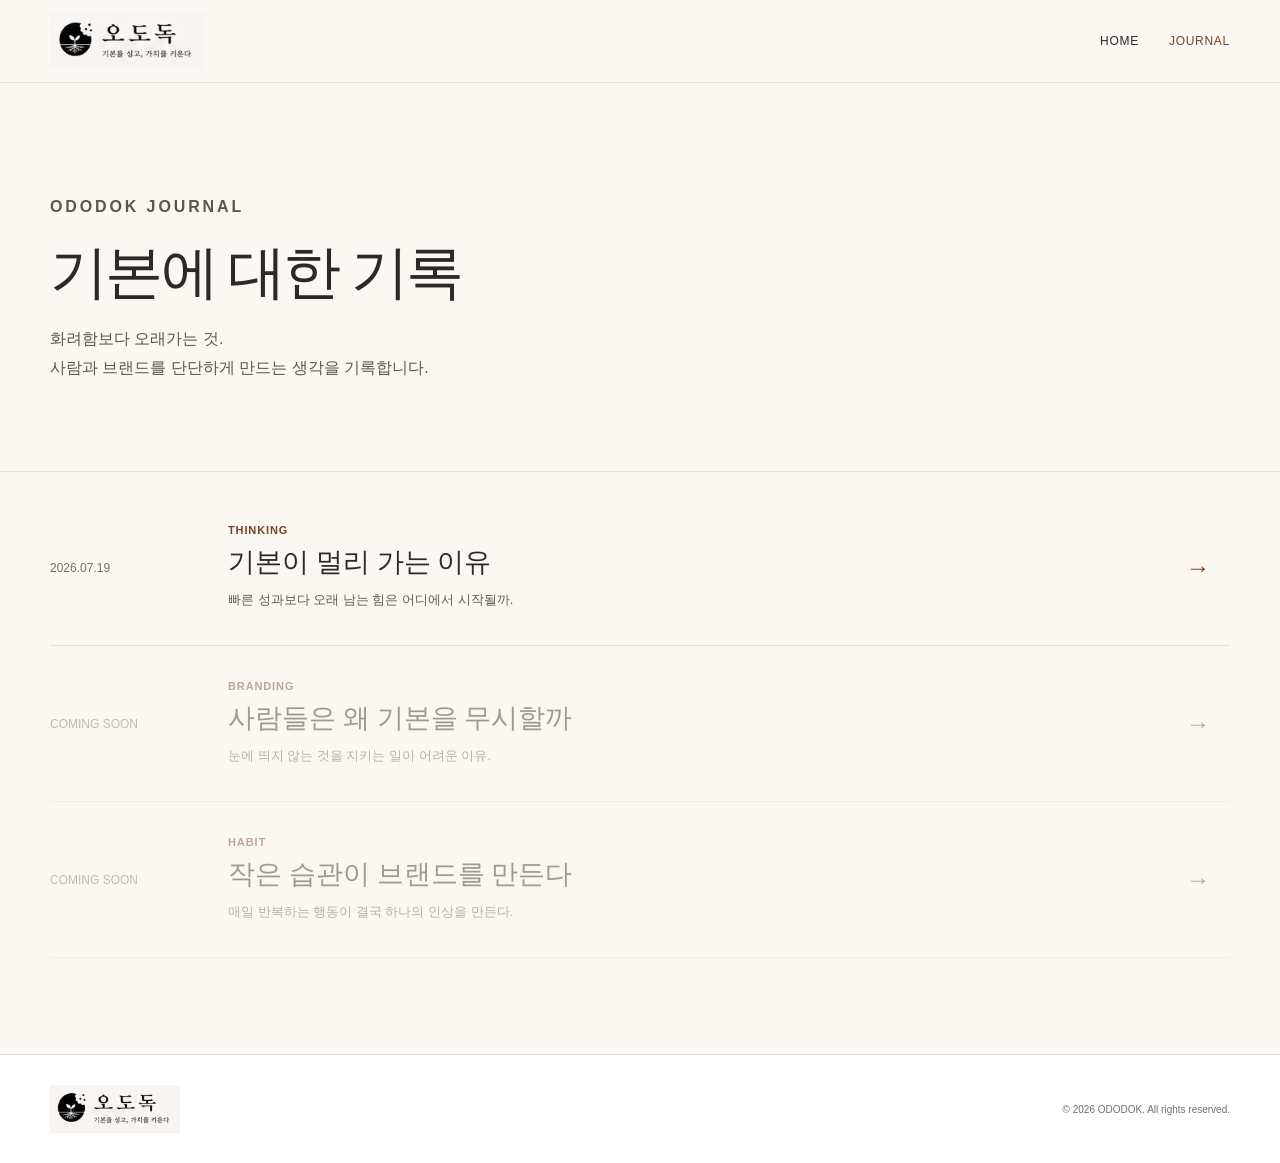
==== blog/index.html @ b9c51ffe "Add Ododok blog" ====
<!doctype html>
<html lang="ko">
<head>
  <meta charset="utf-8">
  <meta name="viewport" content="width=device-width, initial-scale=1">
  <meta name="description" content="오도독 저널. 기본, 브랜딩, 마케팅과 오래가는 성장에 관한 기록을 전합니다.">
  <link rel="canonical" href="https://dongmin1.github.io/Ododok/blog/">
  <meta property="og:title" content="오도독 저널 | 기본에 대한 기록">
  <meta property="og:description" content="화려함보다 오래가는 기본을 기록합니다.">
  <meta property="og:type" content="website">
  <title>오도독 저널 | 기본에 대한 기록</title>
  <link rel="stylesheet" href="../css/reset.css">
  <link rel="stylesheet" href="../css/variables.css">
  <link rel="stylesheet" href="../css/layout.css">
  <link rel="stylesheet" href="../css/components.css">
  <link rel="stylesheet" href="../css/animation.css">
  <link rel="stylesheet" href="../css/responsive.css">
  <link rel="stylesheet" href="../css/blog.css">
</head>
<body class="blog-body">
  <header class="blog-header">
    <div class="wrap header-in">
      <a class="brand" href="../" aria-label="오도독 홈페이지"><img src="../assets/images/header-logo.png" alt="오도독"></a>
      <nav class="blog-nav" aria-label="블로그 메뉴"><a href="../">HOME</a><a href="./">JOURNAL</a></nav>
    </div>
  </header>
  <main class="blog-main">
    <section class="journal-hero">
      <div class="wrap">
        <p class="journal-eyebrow">ODODOK JOURNAL</p>
        <h1>기본에 대한 기록</h1>
        <p>화려함보다 오래가는 것.<br>사람과 브랜드를 단단하게 만드는 생각을 기록합니다.</p>
      </div>
    </section>
    <section class="post-list">
      <div class="wrap">
        <a class="post-row" href="basic.html">
          <span class="post-date">2026.07.19</span>
          <span class="post-copy"><small>THINKING</small><h2>기본이 멀리 가는 이유</h2><p>빠른 성과보다 오래 남는 힘은 어디에서 시작될까.</p></span>
          <span class="post-arrow">→</span>
        </a>
        <div class="post-row disabled">
          <span class="post-date">COMING SOON</span>
          <span class="post-copy"><small>BRANDING</small><h2>사람들은 왜 기본을 무시할까</h2><p>눈에 띄지 않는 것을 지키는 일이 어려운 이유.</p></span>
          <span class="post-arrow">→</span>
        </div>
        <div class="post-row disabled">
          <span class="post-date">COMING SOON</span>
          <span class="post-copy"><small>HABIT</small><h2>작은 습관이 브랜드를 만든다</h2><p>매일 반복하는 행동이 결국 하나의 인상을 만든다.</p></span>
          <span class="post-arrow">→</span>
        </div>
      </div>
    </section>
  </main>
  <footer class="blog-footer"><div class="wrap blog-footer-in"><img src="../assets/images/header-logo.png" alt="오도독"><small>© 2026 ODODOK. All rights reserved.</small></div></footer>
</body>
</html>
---- css/variables.css ----
:root{--bg:#f7f3ed;--surface:#fff;--ink:#2d2926;--muted:#6f665d;--line:#e8e0d8;--brown:#7b4329;--brown-dark:#4d2818;--max:1180px;--ease:cubic-bezier(.22,1,.36,1);--shadow:0 20px 55px rgba(75,47,31,.14)}
---- css/layout.css ----
body{color:var(--ink);font-family:Pretendard,"Noto Sans KR","Apple SD Gothic Neo",sans-serif;background:#fff;word-break:keep-all}.wrap{width:min(calc(100% - 64px),var(--max));margin:auto}.header{position:fixed;z-index:30;top:0;left:0;right:0;transition:background .35s var(--ease),box-shadow .35s var(--ease),backdrop-filter .35s var(--ease)}.header.is-scrolled{background:rgba(247,243,237,.78);backdrop-filter:blur(20px);-webkit-backdrop-filter:blur(20px);box-shadow:0 1px 0 rgba(113,57,31,.08)}.header-in{height:72px;display:flex;align-items:center;justify-content:space-between}.desktop-nav{display:flex;gap:40px;font-size:12px}.hero{position:relative;height:524px;background:var(--bg);overflow:hidden}.hero-in{height:100%;display:grid;grid-template-columns:44% 56%;align-items:center}.hero-copy{padding-top:72px;z-index:2}.hero-photo{position:absolute;right:0;top:72px;width:58%;height:452px;background:url('../assets/images/hero-scene.png') center bottom/cover no-repeat;will-change:transform}.hero-photo:after{content:"";position:absolute;inset:0;background:linear-gradient(90deg,var(--bg) 0,rgba(247,243,237,.35) 18%,transparent 46%)}.philosophy{padding:42px 0;background:#fff}.philosophy-in{display:grid;grid-template-columns:35% 65%;align-items:center}.values{display:grid;grid-template-columns:repeat(4,1fr);border-left:1px solid var(--line)}.contents{background:linear-gradient(90deg,#f4eee7 0 31%,#fff 31%);padding:40px 0}.content-in{display:grid;grid-template-columns:28% 72%;gap:42px}.contents aside{min-height:328px;padding:10px 24px 0 0;display:flex;flex-direction:column}.posts{min-width:0}.cards{display:grid;grid-template-columns:repeat(3,1fr);gap:20px}.projects{padding:28px 0 24px}.project-grid{display:grid;grid-template-columns:repeat(4,1fr);gap:16px}.about{padding:82px 0;background:var(--bg)}.about-in{display:grid;grid-template-columns:1fr 1fr;align-items:center;gap:80px}.newsletter{background:linear-gradient(90deg,#211914,#492719);color:#fff;padding:30px 0}.news-in{display:grid;grid-template-columns:50px 1fr 1.2fr;gap:18px;align-items:center}.news-in form{display:grid;grid-template-columns:1fr 135px;gap:14px}footer{padding:54px 0 58px}.footer-in{display:flex;align-items:flex-end;justify-content:space-between;gap:32px}

/* V2.3 refinement */
.header-in{height:76px}.desktop-nav{gap:44px}.hero{height:548px}.hero-in{grid-template-columns:43% 57%}.hero-copy{padding-top:76px}.hero-photo{top:76px;width:60%;height:472px;background-size:auto 100%;background-position:right bottom;background-repeat:no-repeat}.philosophy{padding:50px 0}.contents{padding:48px 0}.projects{padding:38px 0 34px}.about{padding:92px 0}.about-in{grid-template-columns:1.08fr .92fr;gap:96px}.newsletter{padding:28px 0}footer{padding:0;background:#f8f5f1}.footer-in{min-height:240px;align-items:center;border-top:1px solid var(--line)}

/* V2.4 polish */
.hero{
  background:linear-gradient(90deg,#f7f3ed 0%,#faf7f2 52%,#f4efe7 100%);
}
.hero-photo{
  right:-12px;
  transform-origin:center bottom;
}
.philosophy{
  border-bottom:1px solid rgba(113,57,31,.045);
}

/* Keep only a subtle preview of the next section on laptop-height screens */
@media (min-width:981px) and (max-height:850px){
  .hero{height:476px}
  .hero-photo{height:408px;right:-8px}
  .philosophy{padding:42px 0 40px}
}

@media (min-width:981px) and (max-height:720px){
  .hero{height:432px}
  .hero-photo{height:364px}
  .philosophy{padding:32px 0 30px}
}
---- css/components.css ----
.brand img{width:154px;height:52px;object-fit:contain;object-position:left center}.desktop-nav a{position:relative;padding:26px 0 10px;color:#2b251f}.desktop-nav a:after{content:"";position:absolute;left:0;right:0;bottom:6px;height:1px;background:var(--brown);transform:scaleX(0);transform-origin:left;transition:transform .3s var(--ease)}.desktop-nav a:hover:after,.desktop-nav a.active:after{transform:scaleX(1)}.menu{width:40px;height:40px;border:0;border-radius:50%;background:#17130f;display:grid;place-content:center;gap:6px;cursor:pointer;transition:transform .3s var(--ease),background .3s var(--ease)}.menu:hover{transform:scale(1.05);background:var(--brown)}.menu i{width:18px;height:1px;background:#fff;transition:transform .3s var(--ease),opacity .3s var(--ease)}.menu.is-open i:first-child{transform:translateY(3.5px) rotate(45deg)}.menu.is-open i:last-child{transform:translateY(-3.5px) rotate(-45deg)}.mobile-menu{position:fixed;inset:72px 0 auto 0;background:rgba(247,243,237,.96);backdrop-filter:blur(18px);padding:26px 32px 32px;transform:translateY(-18px);opacity:0;visibility:hidden;transition:.3s var(--ease)}.mobile-menu.is-open{transform:none;opacity:1;visibility:visible}.mobile-menu nav{display:grid;gap:18px;font-size:14px}.kicker,.smallcap,.ph-title>p,.about-eyebrow{font-size:12px;color:var(--brown);font-weight:700;letter-spacing:.08em}.hero h1{font-family:"Noto Serif KR",Batang,serif;font-size:clamp(68px,7.2vw,104px);line-height:.98;letter-spacing:-.07em;font-weight:500;margin:18px 0 28px}.desc{font-size:16px;line-height:1.8;margin:0;color:#3e3833}.actions{display:flex;gap:28px;margin-top:28px}.btn{min-width:auto;height:auto;border:0;border-radius:0;display:inline-flex;align-items:center;gap:10px;padding:7px 0;color:var(--ink);font-size:14px;font-weight:650;transition:color .3s var(--ease)}.btn:after{content:"";position:absolute}.btn b,.bar a span,.news-in button span{transition:transform .3s var(--ease)}.btn:hover{color:var(--brown)}.btn:hover b,.bar a:hover span,.news-in button:hover span{transform:translateX(5px)}.btn.fill{background:transparent;color:var(--brown)}.scroll{position:absolute;left:34px;bottom:42px;writing-mode:vertical-rl;font-size:11px;letter-spacing:.14em;display:flex;gap:18px}.scroll span{font-size:22px}.ph-title h2,.bar h2,.about h2{font-family:"Noto Serif KR",Batang,serif;font-weight:500}.ph-title h2{font-size:31px;line-height:1.55;margin:14px 0}.values article{text-align:center;border-right:1px solid var(--line);padding:8px 18px}.values span{font-size:42px;color:var(--brown)}.values h3{font-size:14px;margin:16px 0 10px}.values p{font-size:12px;color:#5e5853;line-height:1.7}.contents aside em{width:24px;height:1px;background:var(--brown);margin:16px 0 28px}.contents blockquote{margin:0;font-family:"Noto Serif KR",Batang,serif;font-size:25px;line-height:1.65}.signature{margin-top:auto;display:grid;gap:2px}.signature strong{font-family:"Noto Serif KR",Batang,serif;font-size:17px}.signature small{font-size:10px;letter-spacing:.15em}.bar{display:flex;align-items:end;justify-content:space-between;margin-bottom:22px}.bar h2{font-size:22px;margin:0}.bar a{font-size:12px;display:flex;gap:9px;align-items:center}.cards article{border:1px solid #e4ded8;border-radius:10px;overflow:hidden;background:#fff;box-shadow:0 4px 14px rgba(0,0,0,.04);transition:transform .45s var(--ease),box-shadow .45s var(--ease),border-color .45s var(--ease)}.cards article:hover{transform:translateY(-10px);box-shadow:var(--shadow);border-color:#dacabd}.card-image{height:155px;overflow:hidden}.cards img{display:block;width:100%;height:100%;object-fit:cover;transition:transform .75s var(--ease)}.cards article:hover img{transform:scale(1.075)}.cards article>div:last-child{padding:20px}.cards small{background:#f1ebe4;padding:4px 8px;border-radius:4px;color:var(--brown);font-weight:700}.cards h3{font-size:18px;line-height:1.45;margin:14px 0 10px}.cards p{font-size:12px;line-height:1.7;color:#56504c;min-height:42px}.cards footer{display:flex;justify-content:space-between;font-size:11px;color:#6e6964;margin-top:18px}.cards footer b{font-size:19px;color:var(--brown);transition:transform .3s var(--ease)}.cards article:hover footer b{transform:translateX(6px)}.projects-head{margin-bottom:22px}.projects-head p{margin:0 0 7px}.projects-head h2{font-size:28px;margin-bottom:0}.project-grid article{background:#faf7f3;min-height:108px;display:flex;gap:16px;align-items:center;padding:20px;border-radius:8px;border:1px solid transparent;transition:transform .35s var(--ease),border-color .35s var(--ease),background .35s var(--ease),box-shadow .35s var(--ease)}.project-grid article:hover{transform:translateY(-6px);border-color:#e9ddd2;background:#fff;box-shadow:0 14px 34px rgba(75,47,31,.09)}.project-grid span{width:50px;height:50px;border-radius:50%;background:var(--brown);color:#fff;display:grid;place-items:center;font-size:25px;transition:transform .35s var(--ease)}.project-grid article:hover span{transform:rotate(-5deg) scale(1.04)}.project-grid small{color:var(--brown);font-weight:700}.project-grid h3{font-size:14px;margin:4px 0}.project-grid p{font-size:11px;margin:0}.about-mark{display:grid;place-items:center;min-height:330px}.about-mark img{width:min(100%,360px);filter:drop-shadow(0 18px 30px rgba(73,48,32,.08))}.about h2{font-size:46px;line-height:1.3;margin:15px 0 24px}.about p{font-size:15px;line-height:1.9;color:var(--muted);max-width:520px}.mail{font-size:30px}.news-in strong{font-size:15px}.news-in p{margin:3px 0 0;font-size:12px;color:#ddd}.news-in input,.news-in button{height:42px;border:0;border-radius:5px;padding:0 15px}.news-in input:focus{outline:2px solid rgba(255,255,255,.5);outline-offset:2px}.news-in button{background:#743a20;color:#fff;cursor:pointer;display:flex;align-items:center;justify-content:center;gap:9px;transition:background .3s var(--ease)}.news-in button:hover{background:#8b4b2c}.footer-brand{display:grid;gap:12px}.footer-brand img{width:150px}.footer-brand p{margin:0;font-family:"Noto Serif KR",Batang,serif;font-size:20px}.footer-nav{display:flex;gap:24px;font-size:11px;color:#5d5752}.footer-nav a:hover{color:var(--brown)}.copy{text-align:right;line-height:1.7}.copy small{font-size:10px;color:#6b6661}

/* V2.3 refinement */
.brand img{display:block;width:154px;height:auto}.desktop-nav a{position:relative;padding:29px 0 25px;letter-spacing:.02em;transition:color .25s var(--ease)}.desktop-nav a:after{content:"";position:absolute;left:50%;right:50%;bottom:17px;height:1px;background:var(--brown);transition:left .3s var(--ease),right .3s var(--ease)}.desktop-nav a:hover,.desktop-nav a.active{color:var(--brown)}.desktop-nav a:hover:after,.desktop-nav a.active:after{left:0;right:0}.hero h1{font-size:clamp(72px,7.35vw,108px);line-height:.96;margin:20px 0 30px}.kicker{letter-spacing:.13em}.desc{line-height:1.9}.actions{margin-top:30px}.btn{position:relative;padding-bottom:10px}.btn:after{content:"";position:absolute;left:0;right:100%;bottom:2px;height:1px;background:currentColor;transition:right .35s var(--ease)}.btn:hover:after{right:0}.scroll{left:40px;bottom:34px;align-items:center}.scroll span{animation:scrollCue 1.8s ease-in-out infinite}.ph-title h2{font-size:32px}.values article{padding:10px 20px}.values span{display:inline-block;transition:transform .35s var(--ease)}.values article:hover span{transform:translateY(-4px)}.cards article{min-height:468px}.cards article>div:last-child{display:flex;flex-direction:column;min-height:282px}.cards footer{margin-top:auto}.project-grid article{min-height:112px}.about-mark{min-height:300px}.about-mark img{width:min(100%,300px)}.about h2{font-size:50px;letter-spacing:-.045em}.about-copy>p:last-child{font-size:15px;line-height:2}.footer-brand img{width:138px}.footer-brand p{font-size:26px;letter-spacing:-.04em}.footer-nav{gap:30px}.copy small{font-size:11px}.footer-social{display:flex;gap:10px;margin-top:18px}.footer-social a{width:36px;height:36px;border:1px solid #d9d0c8;border-radius:50%;display:grid;place-items:center;font-size:11px;transition:transform .3s var(--ease),border-color .3s var(--ease),background .3s var(--ease)}.footer-social a:hover{transform:translateY(-3px);border-color:var(--brown);background:#fff}.footer-meta{display:flex;align-items:flex-end;gap:42px}.menu{transition:transform .3s var(--ease),background .3s var(--ease)}.menu:hover{transform:scale(1.04);background:#2d241e}
@keyframes scrollCue{0%,100%{transform:translateY(0)}50%{transform:translateY(7px)}}

/* V2.4 polish */
.brand img{width:162px}
.desktop-nav{font-size:11.5px}
.menu{width:38px;height:38px}
.values{border-left-color:rgba(113,57,31,.12)}
.values article{border-right-color:rgba(113,57,31,.12)}
.values span{font-size:45px}
.btn b{display:inline-block}
.hero h1{text-wrap:balance}
---- css/animation.css ----
.hero-reveal{opacity:0;transform:translateY(22px);animation:heroIn .85s var(--ease) forwards;animation-delay:var(--delay,0s)}.hero-photo.hero-reveal{transform:translateY(0) scale(1.025);animation:heroImageIn 1.15s var(--ease) forwards;animation-delay:var(--delay,0s)}.reveal{opacity:0;transform:translateY(26px);transition:opacity .8s var(--ease),transform .8s var(--ease);transition-delay:var(--delay,0s)}.reveal.is-visible{opacity:1;transform:none}@keyframes heroIn{to{opacity:1;transform:none}}@keyframes heroImageIn{to{opacity:1;transform:scale(1)}}@media(prefers-reduced-motion:reduce){html{scroll-behavior:auto}.hero-reveal,.reveal{opacity:1;transform:none;animation:none;transition:none}.hero-photo{transform:none!important}.btn,.cards article,.cards img,.project-grid article,.project-grid span{transition:none}}

/* V2.3 refinement */
.hero-photo{transition:filter .55s var(--ease)}.hero:hover .hero-photo{filter:contrast(1.015) saturate(.96)}

/* V2.4 softer motion */
.hero-photo{transition:transform .16s linear,filter .45s var(--ease)}
.hero:hover .hero-photo{filter:saturate(1.015) contrast(1.01)}
---- css/responsive.css ----
@media(max-width:980px){.desktop-nav{display:none}.hero{height:auto;min-height:860px}.hero-in{height:auto;min-height:860px;grid-template-columns:1fr}.hero-copy{padding-top:130px;padding-bottom:430px}.hero-photo{top:auto;bottom:0;width:100%;height:430px;background-size:auto 100%;background-position:center bottom}.hero-photo:after{background:linear-gradient(180deg,var(--bg),transparent 32%)}.philosophy-in,.content-in,.about-in{grid-template-columns:1fr}.philosophy-in{gap:48px}.contents{background:#f4eee7}.content-in{gap:52px}.contents aside{min-height:250px}.cards{grid-template-columns:repeat(3,1fr)}.project-grid{grid-template-columns:repeat(2,1fr)}.about-in{gap:30px}.about-mark{order:2}.news-in{grid-template-columns:44px 1fr}.news-in form{grid-column:1/-1}.footer-in{align-items:flex-start;flex-wrap:wrap}.footer-nav{order:3;width:100%}}
@media(max-width:720px){.wrap{width:min(calc(100% - 36px),var(--max))}.header-in{height:64px}.brand img{width:132px}.mobile-menu{inset:64px 0 auto}.hero{height:auto;min-height:760px}.hero-in{height:auto;min-height:760px}.hero-copy{padding-top:110px;padding-bottom:350px}.hero h1{font-size:58px}.desc{font-size:14px}.actions{gap:20px;flex-wrap:wrap}.hero-photo{height:350px;background-size:auto 100%;background-position:center bottom}.scroll{display:none}.philosophy,.contents,.projects,.about{padding:72px 0}.values{grid-template-columns:repeat(2,1fr)}.values article{padding:24px 12px}.cards{grid-template-columns:1fr}.card-image{height:210px}.project-grid{grid-template-columns:1fr}.about h2{font-size:36px}.news-in form{grid-template-columns:1fr}.footer-in{display:grid}.footer-nav{flex-wrap:wrap}.copy{text-align:left}}

@media(max-width:980px){.header-in{height:70px}.hero-copy{padding-top:128px}.footer-in{padding:48px 0}.footer-meta{width:100%;justify-content:space-between}}
@media(max-width:720px){.header-in{height:64px}.brand img{width:132px}.hero{min-height:740px}.hero-in{min-height:740px}.hero-copy{padding-top:104px;padding-bottom:340px}.hero h1{font-size:60px}.about{padding:72px 0}.about h2{font-size:38px}.about-mark img{width:min(82vw,270px)}.footer-in{min-height:auto;padding:48px 0}.footer-meta{display:grid;gap:24px}.footer-brand p{font-size:22px}}

/* Compact desktop layout for laptop-height screens */
@media (min-width:981px) and (max-height:850px){
  .header-in{height:68px}
  .desktop-nav a{padding-top:25px;padding-bottom:20px}
  .desktop-nav a:after{bottom:13px}

  .hero{height:456px}
  .hero-copy{padding-top:68px}
  .hero-photo{top:68px;height:388px;background-size:auto 100%;background-position:right bottom}
  .hero h1{font-size:clamp(66px,6.45vw,94px);margin:14px 0 20px}
  .desc{font-size:15px;line-height:1.7}
  .actions{margin-top:20px}
  .scroll{bottom:22px}

  .philosophy{padding:30px 0 28px}
  .ph-title h2{font-size:28px;line-height:1.42;margin:10px 0}
  .values article{padding:5px 16px}
  .values span{font-size:34px}
  .values h3{margin:10px 0 6px}
  .values p{line-height:1.55}
}

@media (min-width:981px) and (max-height:720px){
  .hero{height:414px}
  .hero-photo{height:346px}
  .hero h1{font-size:82px}
  .philosophy{padding:24px 0 22px}
}
---- css/blog.css ----
.blog-body{background:#fbf8f3;color:var(--ink)}
.blog-header{position:sticky;top:0;z-index:20;background:rgba(251,248,243,.9);backdrop-filter:blur(14px);border-bottom:1px solid rgba(113,57,31,.1)}
.blog-header .header-in{height:82px}.blog-header .brand img{width:154px;height:58px}.blog-nav{display:flex;align-items:center;gap:30px;font-size:12px;letter-spacing:.06em}.blog-nav a:last-child{color:var(--brown)}
.blog-main{min-height:70vh}.journal-hero{padding:110px 0 72px;border-bottom:1px solid var(--line)}.journal-eyebrow{font-size:12px;letter-spacing:.18em;color:var(--brown);font-weight:700}.journal-hero h1{font-family:"Noto Serif KR",Batang,serif;font-size:58px;line-height:1.2;font-weight:500;letter-spacing:-.045em;margin:16px 0 18px}.journal-hero p{font-size:16px;line-height:1.8;color:#5d554f}
.post-list{padding:18px 0 96px}.post-row{display:grid;grid-template-columns:150px 1fr 44px;gap:28px;align-items:center;padding:34px 0;border-bottom:1px solid var(--line);transition:transform .25s ease,opacity .25s ease}.post-row:hover{transform:translateX(5px)}.post-date{font-size:12px;color:#77706a}.post-copy small{display:block;font-size:11px;color:var(--brown);font-weight:700;letter-spacing:.08em;margin-bottom:8px}.post-copy h2{font-family:"Noto Serif KR",Batang,serif;font-size:27px;font-weight:500;margin:0 0 9px}.post-copy p{font-size:13px;color:#625b55;margin:0;line-height:1.7}.post-arrow{font-size:24px;color:var(--brown)}.post-row.disabled{opacity:.45;pointer-events:none}
.article-wrap{width:min(calc(100% - 48px),760px);margin:auto}.article-head{padding:100px 0 54px;border-bottom:1px solid var(--line)}.back-link{display:inline-block;font-size:12px;color:var(--brown);margin-bottom:44px}.article-category{font-size:11px;letter-spacing:.12em;color:var(--brown);font-weight:700}.article-head h1{font-family:"Noto Serif KR",Batang,serif;font-size:52px;line-height:1.28;letter-spacing:-.045em;font-weight:500;margin:14px 0 22px}.article-meta{font-size:12px;color:#756e68}.article-body{padding:58px 0 90px;font-family:"Noto Serif KR",Batang,serif;font-size:18px;line-height:2.05;letter-spacing:-.01em}.article-body p{margin:0 0 30px}.article-body .lead{font-size:23px;line-height:1.8}.article-body h2{font-size:28px;font-weight:500;margin:64px 0 20px}.article-quote{margin:54px 0;padding:30px 34px;border-left:2px solid var(--brown);background:#f3ede5;font-size:23px;line-height:1.7}.article-end{display:flex;justify-content:space-between;align-items:center;padding:28px 0 80px;border-top:1px solid var(--line);font-size:13px}.article-end a{color:var(--brown)}
.blog-footer{border-top:1px solid var(--line);padding:30px 0;background:#fff}.blog-footer-in{display:flex;justify-content:space-between;align-items:center}.blog-footer img{width:130px}.blog-footer small{font-size:10px;color:#756e68}
.card-link{display:block;height:100%}.project-link{display:block}.project-link article{height:100%}
@media(max-width:700px){.blog-nav{gap:16px}.journal-hero{padding:74px 0 52px}.journal-hero h1{font-size:42px}.post-row{grid-template-columns:1fr 28px;gap:12px;padding:26px 0}.post-date{grid-column:1/-1}.post-copy h2{font-size:23px}.article-head{padding:70px 0 42px}.article-head h1{font-size:39px}.article-body{font-size:17px}.article-body .lead,.article-quote{font-size:20px}.blog-footer-in{align-items:flex-start;gap:20px}}
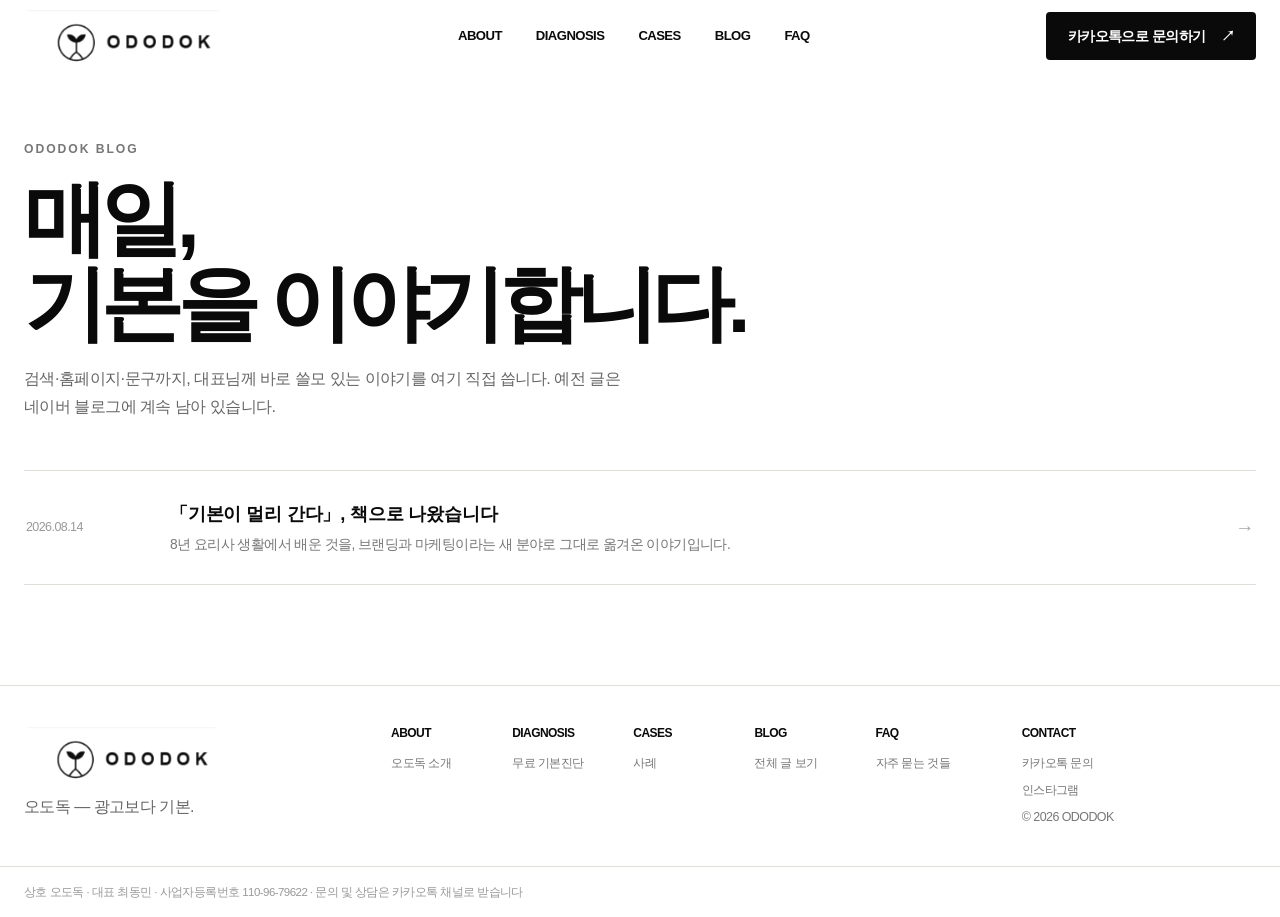
==== commit 1ec69cdd: "ododok" ====
--- a/blog/index.html
+++ b/blog/index.html
@@ -2,56 +2,90 @@
 <html lang="ko">
 <head>
   <meta charset="utf-8">
-  <meta name="viewport" content="width=device-width, initial-scale=1">
-  <meta name="description" content="오도독 저널. 기본, 브랜딩, 마케팅과 오래가는 성장에 관한 기록을 전합니다.">
-  <link rel="canonical" href="https://dongmin1.github.io/Ododok/blog/">
-  <meta property="og:title" content="오도독 저널 | 기본에 대한 기록">
-  <meta property="og:description" content="화려함보다 오래가는 기본을 기록합니다.">
+  <meta name="viewport" content="width=device-width, initial-scale=1, viewport-fit=cover">
+  <title>BLOG | 오도독 - 매일, 기본을 이야기합니다</title>
+  <meta name="description" content="검색·홈페이지·문구까지, 소상공인 대표님께 바로 쓸모 있는 이야기를 오도독이 직접 씁니다.">
+  <link rel="canonical" href="https://dongmin1.github.io/Ododok/blog/index.html">
+  <link rel="icon" href="../assets/favicon.svg" type="image/svg+xml">
+  <link rel="stylesheet" href="../css/style.css">
+  <link rel="stylesheet" href="../css/journal.css">
   <meta property="og:type" content="website">
-  <title>오도독 저널 | 기본에 대한 기록</title>
-  <link rel="stylesheet" href="../css/reset.css">
-  <link rel="stylesheet" href="../css/variables.css">
-  <link rel="stylesheet" href="../css/layout.css">
-  <link rel="stylesheet" href="../css/components.css">
-  <link rel="stylesheet" href="../css/animation.css">
-  <link rel="stylesheet" href="../css/responsive.css">
-  <link rel="stylesheet" href="../css/blog.css">
+  <meta property="og:title" content="BLOG | 오도독 - 매일, 기본을 이야기합니다">
+  <meta property="og:description" content="검색·홈페이지·문구까지, 소상공인 대표님께 바로 쓸모 있는 이야기를 오도독이 직접 씁니다.">
+  <meta property="og:url" content="https://dongmin1.github.io/Ododok/blog/index.html">
 </head>
-<body class="blog-body">
-  <header class="blog-header">
-    <div class="wrap header-in">
-      <a class="brand" href="../" aria-label="오도독 홈페이지"><img src="../assets/images/header-logo.png" alt="오도독"></a>
-      <nav class="blog-nav" aria-label="블로그 메뉴"><a href="../">HOME</a><a href="./">JOURNAL</a></nav>
+<body>
+  <div class="scroll-progress" id="scrollProgress"></div>
+
+  <header class="site-header" id="siteHeader">
+    <div class="container nav">
+      <a class="brand" href="../index.html" aria-label="오도독 홈">
+        <img src="../assets/ododok-logo-transparent.png" alt="ODODOK 오도독">
+      </a>
+      <nav class="nav-links" id="navLinks" aria-label="주요 메뉴">
+        <a href="../index.html#about">ABOUT</a>
+        <a href="../index.html#diagnosis">DIAGNOSIS</a>
+        <a href="../index.html#project">CASES</a>
+        <a href="index.html">BLOG</a>
+        <a href="../faq.html">FAQ</a>
+      </nav>
+      <a class="header-cta" href="https://pf.kakao.com/_xmunxnX/chat" target="_blank" rel="noopener noreferrer">
+        카카오톡으로 문의하기 <span>↗</span>
+      </a>
+      <button class="menu-button" id="menuButton" type="button" aria-expanded="false" aria-controls="navLinks">MENU</button>
     </div>
   </header>
-  <main class="blog-main">
-    <section class="journal-hero">
-      <div class="wrap">
-        <p class="journal-eyebrow">ODODOK JOURNAL</p>
-        <h1>기본에 대한 기록</h1>
-        <p>화려함보다 오래가는 것.<br>사람과 브랜드를 단단하게 만드는 생각을 기록합니다.</p>
-      </div>
-    </section>
-    <section class="post-list">
-      <div class="wrap">
-        <a class="post-row" href="basic.html">
-          <span class="post-date">2026.07.19</span>
-          <span class="post-copy"><small>THINKING</small><h2>기본이 멀리 가는 이유</h2><p>빠른 성과보다 오래 남는 힘은 어디에서 시작될까.</p></span>
-          <span class="post-arrow">→</span>
-        </a>
-        <div class="post-row disabled">
-          <span class="post-date">COMING SOON</span>
-          <span class="post-copy"><small>BRANDING</small><h2>사람들은 왜 기본을 무시할까</h2><p>눈에 띄지 않는 것을 지키는 일이 어려운 이유.</p></span>
-          <span class="post-arrow">→</span>
-        </div>
-        <div class="post-row disabled">
-          <span class="post-date">COMING SOON</span>
-          <span class="post-copy"><small>HABIT</small><h2>작은 습관이 브랜드를 만든다</h2><p>매일 반복하는 행동이 결국 하나의 인상을 만든다.</p></span>
-          <span class="post-arrow">→</span>
+
+  <main>
+    <section class="section journal-page">
+      <div class="container">
+        <span class="section-kicker reveal">ODODOK BLOG</span>
+        <h1 class="display-title reveal">매일,<br>기본을 이야기합니다.</h1>
+        <p class="journal-page-lead reveal">검색·홈페이지·문구까지, 대표님께 바로 쓸모 있는 이야기를 여기 직접 씁니다. 예전 글은 네이버 블로그에 계속 남아 있습니다.</p>
+
+        <div class="post-list reveal">
+          <a href="post-001-book.html">
+            <time datetime="2026-08-14">2026.08.14</time>
+            <div>
+              <h2>「기본이 멀리 간다」, 책으로 나왔습니다</h2>
+              <p>8년 요리사 생활에서 배운 것을, 브랜딩과 마케팅이라는 새 분야로 그대로 옮겨온 이야기입니다.</p>
+            </div>
+            <span class="arrow">→</span>
+          </a>
         </div>
       </div>
     </section>
   </main>
-  <footer class="blog-footer"><div class="wrap blog-footer-in"><img src="../assets/images/header-logo.png" alt="오도독"><small>© 2026 ODODOK. All rights reserved.</small></div></footer>
+
+  <footer>
+    <div class="container footer-grid">
+      <div class="footer-brand">
+        <img src="../assets/ododok-logo-transparent.png" alt="ODODOK 오도독">
+        <p>오도독 — 광고보다 기본.</p>
+      </div>
+      <nav aria-label="푸터 메뉴">
+        <div><strong>ABOUT</strong><a href="../index.html#about">오도독 소개</a></div>
+        <div><strong>DIAGNOSIS</strong><a href="../index.html#diagnosis">무료 기본진단</a></div>
+        <div><strong>CASES</strong><a href="../index.html#project">사례</a></div>
+        <div><strong>BLOG</strong><a href="index.html">전체 글 보기</a></div>
+        <div><strong>FAQ</strong><a href="../faq.html">자주 묻는 것들</a></div>
+      </nav>
+      <div class="footer-contact">
+        <strong>CONTACT</strong>
+        <a href="https://pf.kakao.com/_xmunxnX/chat" target="_blank" rel="noopener noreferrer">카카오톡 문의</a>
+        <a href="https://www.instagram.com/ododok.archive/" target="_blank" rel="noopener noreferrer">인스타그램</a>
+        <span>© 2026 ODODOK</span>
+      </div>
+    </div>
+  </footer>
+  <div class="biz-info">
+    <div class="container">상호 오도독 · 대표 최동민 · 사업자등록번호 110-96-79622 · 문의 및 상담은 카카오톡 채널로 받습니다</div>
+  </div>
+
+  <div class="mobile-cta-bar">
+    <a class="secondary" href="../index.html#diagnosis">무료 진단</a>
+    <a class="primary" href="https://pf.kakao.com/_xmunxnX/chat" target="_blank" rel="noopener noreferrer" aria-label="카카오톡으로 문의하기">카카오톡 상담 ↗</a>
+  </div>
+  <script src="../js/main.js"></script>
 </body>
 </html>
--- a/css/style.css
+++ b/css/style.css
@@ -0,0 +1,82 @@
+@charset "UTF-8";
+:root{--black:#0a0a0a;--white:#fff;--off:#f7f7f5;--line:#deded9;--muted:#666;--green:#4e7133;--max:1280px}
+*{box-sizing:border-box;margin:0;padding:0}
+html{scroll-behavior:smooth;scroll-padding-top:84px}
+body{background:var(--white);color:var(--black);font-family:Pretendard,-apple-system,BlinkMacSystemFont,"Apple SD Gothic Neo","Noto Sans KR","Segoe UI",sans-serif;letter-spacing:-.035em;line-height:1.58;word-break:keep-all;overflow-x:hidden}
+a{color:inherit;text-decoration:none}img{display:block;max-width:100%}button,a{-webkit-tap-highlight-color:transparent}
+.container{width:min(calc(100% - 48px),var(--max));margin:0 auto}.section{padding:110px 0}
+.scroll-progress{position:fixed;z-index:3000;top:0;left:0;width:0;height:2px;background:var(--black)}
+.site-header{position:fixed;z-index:2000;top:0;left:0;width:100%;border-bottom:1px solid transparent;transition:.25s}
+.site-header.scrolled{background:rgba(255,255,255,.94);border-color:var(--line);backdrop-filter:blur(18px)}
+.nav{height:72px;display:flex;align-items:center;justify-content:space-between;gap:30px}.brand{display:inline-flex;align-items:center;background:transparent;padding:0;border:0}.brand img{width:198px;height:auto;background:transparent;mix-blend-mode:multiply}
+.nav-links{display:flex;gap:34px;font-size:.82rem;font-weight:700}.nav-links a,.footer-grid a{transition:opacity .2s}.nav-links a:hover,.footer-grid a:hover{opacity:.5}
+.header-cta,.button{display:inline-flex;align-items:center;justify-content:center;gap:15px;min-height:48px;padding:0 22px;border-radius:4px;font-size:.9rem;font-weight:750;transition:transform .2s,opacity .2s,background .2s}
+.header-cta,.button.black{background:var(--black);color:#fff}.header-cta:hover,.button:hover{transform:translateY(-2px);opacity:.88}.button.outline{border:1px solid #aaa;background:#fff;color:#111}.button.wide{width:100%;min-height:62px}.menu-button{display:none;border:0;background:none;font:inherit;font-weight:800}
+.hero{padding-top:72px;background:#fff}.hero-grid{display:grid;grid-template-columns:.9fr 1.1fr;min-height:600px}.hero-copy{display:flex;flex-direction:column;justify-content:center;padding:58px 36px 58px 0}
+.hero-copy h1{font-size:clamp(4rem,7vw,7.2rem);line-height:.94;letter-spacing:-.085em}.hero-copy h2{margin-top:30px;font-size:clamp(1.35rem,2vw,2rem);line-height:1.35;letter-spacing:-.055em}
+.short-line{width:28px;height:2px;background:#111;margin:20px 0}.hero-copy p{color:#5d5d5d;font-size:1rem;line-height:1.8}.hero-actions{display:flex;gap:14px;margin-top:30px;flex-wrap:wrap}
+.hero-visual{position:relative;overflow:hidden;display:flex;align-items:flex-end;background:#fff}.hero-visual::before{content:"";position:absolute;inset:8% 0 0 3%;background:radial-gradient(circle at 58% 54%,rgba(232,224,208,.42),rgba(255,255,255,0) 63%);pointer-events:none}.hero-visual img{position:relative;z-index:1;width:100%;height:100%;object-fit:contain;object-position:center bottom;filter:saturate(.94) contrast(.98)}.scroll-label{position:absolute;right:18px;bottom:55px;font-size:.72rem;letter-spacing:.14em;writing-mode:vertical-rl}.scroll-label::after{content:"";display:block;width:1px;height:55px;background:#111;margin:10px auto 0}
+.service-strip{border-top:1px solid var(--line);border-bottom:1px solid var(--line)}.service-strip-grid{display:grid;grid-template-columns:repeat(4,1fr)}.service-strip article{display:flex;align-items:center;gap:18px;min-height:96px;padding:22px;border-right:1px solid var(--line)}.service-strip article:last-child{border-right:0}.service-strip .icon{display:inline-flex;color:var(--black)}.service-strip .icon svg{width:32px;height:32px}.service-strip strong{display:block;font-size:.95rem}.service-strip small{display:block;color:#666;margin-top:3px}
+.brand-intro{border-bottom:1px solid var(--line)}.split-intro{display:grid;grid-template-columns:.8fr 1.2fr;gap:80px}.intro-title h2,.intro-title h3{font-size:clamp(2.2rem,4vw,4.2rem);line-height:1.08;letter-spacing:-.065em}.intro-title h3{margin-top:42px}.intro-copy{font-size:clamp(1.25rem,2vw,1.85rem);line-height:1.75;padding-top:6px}.intro-copy p+p{margin-top:28px}.intro-copy strong{display:block;margin-top:32px}
+.philosophy{background:var(--off)}.section-kicker{display:block;color:#777;font-size:.76rem;font-weight:800;letter-spacing:.16em;margin-bottom:18px}.display-title{font-size:clamp(3rem,6vw,6.8rem);line-height:1.02;letter-spacing:-.08em}.belief-grid{display:grid;grid-template-columns:1fr 1fr;margin-top:64px}.belief-card{min-height:390px;padding:38px;border:1px solid var(--line);display:flex;flex-direction:column;justify-content:space-between;background:#fff}.belief-card.dark{background:#0d0d0d;color:#fff;border-color:#0d0d0d}.belief-card small{color:#777;letter-spacing:.12em}.belief-card h3{font-size:clamp(2.4rem,5vw,5rem);line-height:1.03;letter-spacing:-.075em}.belief-card p{color:#aaa;font-size:1.05rem}
+.diagnosis{border-bottom:1px solid var(--line)}.diagnosis-grid{display:grid;grid-template-columns:1.1fr .9fr 1fr}.diagnosis-grid>div{padding:30px 42px;border-right:1px solid var(--line)}.diagnosis-grid>div:first-child{padding-left:0}.diagnosis-grid>div:last-child{border-right:0;padding-right:0}.diagnosis-title h2{font-size:clamp(2.7rem,5vw,5.4rem);line-height:1.03;letter-spacing:-.075em}.diagnosis-checks{display:flex;flex-direction:column;justify-content:center;gap:20px;font-size:1rem}.diagnosis-checks p{display:flex;gap:12px}.diagnosis-checks span{display:grid;place-items:center;min-width:24px;height:24px;border:1px solid #111;border-radius:50%;font-size:.75rem}.diagnosis-action p{color:#555;margin-bottom:22px}.diagnosis-action small{display:block;text-align:center;color:#777;margin-top:11px}
+.process-difference{padding:30px 0 38px;border-bottom:1px solid var(--line)}.dual-grid{display:grid;grid-template-columns:1.25fr .75fr}.process{padding-right:42px;border-right:1px solid var(--line)}.difference{padding-left:42px}.process h2,.difference h2{font-size:1.55rem;margin-bottom:25px}.process-list{list-style:none;display:grid;grid-template-columns:repeat(6,1fr);gap:14px}.process-list li{position:relative;padding-right:8px}.process-list li:not(:last-child)::after{content:"→";position:absolute;top:13px;right:-9px;color:#888}.process-list span{display:grid;place-items:center;width:36px;height:36px;border:1px solid #bbb;border-radius:50%;font-size:.75rem;margin-bottom:13px}.process-list strong{display:block;font-size:.9rem}.process-list p{font-size:.78rem;color:#666;margin-top:6px}.difference-grid{display:grid;grid-template-columns:repeat(3,1fr);gap:18px}.difference-grid article{text-align:center}.difference-grid article>span{display:grid;place-items:center;margin:0 auto 12px;width:48px;height:48px;border:1px solid #bbb;border-radius:50%;color:var(--black)}.difference-grid article>span svg{width:22px;height:22px}.difference-grid h3{font-size:.93rem}.difference-grid p{font-size:.76rem;color:#666;margin-top:6px}.philosophy-note{text-align:center;color:#777;font-size:.78rem;margin-top:28px}
+.project-section{background:#0c0c0c;color:#fff;padding:56px 0}.project-grid{display:grid;grid-template-columns:.35fr .65fr;gap:42px;align-items:stretch}.project-lead{display:flex;flex-direction:column;justify-content:center}.project-lead>span{font-size:2rem;font-weight:800;letter-spacing:.02em}.project-lead h2{margin:20px 0 24px;font-size:1.4rem;line-height:1.45}.text-link{font-size:.9rem;text-decoration:underline;text-underline-offset:5px}.project-cards{display:grid;grid-template-columns:repeat(3,1fr);gap:14px}.project-cards article{position:relative;border:1px solid #444;background:#111;padding-bottom:20px}.project-art{height:150px;background:#e6e6e3}.art-one{background:linear-gradient(145deg,#d9d9d4,#f6f6f4)}.art-two{background:linear-gradient(135deg,#efefec 0 60%,#161616 60%)}.art-three{display:flex;align-items:center;justify-content:center;background:linear-gradient(145deg,#c8c8c5,#6d6d6a);font-size:2rem;font-weight:800;letter-spacing:.15em}.project-cards small,.project-cards h3,.project-cards p,.project-status{display:block;margin-left:16px;margin-right:16px}.project-cards small{margin-top:14px;color:#aaa}.project-status{width:max-content;margin-top:8px;padding:4px 8px;border:1px solid #555;border-radius:999px;color:#ccc;font-size:.68rem}.project-cards h3{margin-top:10px;font-size:.98rem}.project-cards p{margin-top:7px;color:#aaa;font-size:.8rem}
+.journal-contact{background:#fff}.jl-grid{display:grid;grid-template-columns:1fr 1fr}.journal,.closing{min-height:320px;padding:46px}.journal{border-right:1px solid var(--line)}.journal h2,.closing h2{font-size:clamp(2rem,3vw,3.6rem);line-height:1.1;letter-spacing:-.065em}.journal p,.closing p{margin:20px 0 26px;color:#666;max-width:560px}.closing{position:relative;background:#0c0c0c;color:#fff;overflow:hidden}.closing::after{content:"";position:absolute;right:-90px;bottom:-130px;width:300px;height:300px;border:1px solid rgba(255,255,255,.055);border-radius:50%;pointer-events:none}.light-outline{background:transparent!important;color:#fff!important;border-color:#888!important}
+footer{border-top:1px solid var(--line);padding:38px 0}.footer-grid{display:grid;grid-template-columns:1.1fr 2fr .8fr;gap:45px}.footer-brand img{width:195px}.footer-brand p{margin-top:12px;color:#666}.footer-grid nav{display:grid;grid-template-columns:repeat(5,1fr);gap:20px}.footer-grid nav div,.footer-contact{display:flex;flex-direction:column;gap:7px;font-size:.78rem}.footer-grid nav strong,.footer-contact strong{font-size:.75rem;margin-bottom:4px}.footer-grid nav a,.footer-contact a,.footer-contact span{color:#777}.footer-grid nav a,.footer-contact a{display:inline-flex;align-items:center;gap:7px}.footer-grid nav a svg,.footer-contact a svg{width:14px;height:14px;flex:none}
+.button svg{width:16px;height:16px;flex:none}
+.biz-info{border-top:1px solid var(--line);padding:16px 0}.biz-info .container{font-size:.72rem;color:#999}
+.mobile-cta-bar{display:none}.reveal{opacity:0;transform:translateY(24px);transition:opacity .75s ease,transform .75s ease}.reveal.visible{opacity:1;transform:none}
+@media(max-width:1000px){.nav-links,.header-cta{display:none}.menu-button{display:block;min-width:48px;min-height:48px}.nav-links.open{display:flex;position:fixed;top:72px;left:0;width:100%;padding:24px;background:#fff;border-bottom:1px solid var(--line);flex-direction:column;align-items:flex-start;gap:0}.nav-links.open a{width:100%;padding:14px 0;border-bottom:1px solid var(--line);font-size:1rem}.nav-links.open a:last-child{border-bottom:0}.hero-grid,.split-intro,.diagnosis-grid,.dual-grid,.project-grid,.jl-grid,.footer-grid{grid-template-columns:1fr}.hero-copy{padding:70px 0 40px}.hero-visual{min-height:420px}.service-strip-grid{grid-template-columns:1fr 1fr}.service-strip article:nth-child(2){border-right:0}.service-strip article:nth-child(-n+2){border-bottom:1px solid var(--line)}.split-intro{gap:45px}.diagnosis-grid>div{border-right:0;border-bottom:1px solid var(--line);padding:35px 0}.diagnosis-grid>div:last-child{border-bottom:0}.process{border-right:0;border-bottom:1px solid var(--line);padding:20px 0 35px}.difference{padding:35px 0}.project-grid{gap:28px}.journal{border-right:0;border-bottom:1px solid var(--line)}.footer-grid nav{grid-template-columns:repeat(4,1fr)}}
+@media(max-width:720px){body{padding-bottom:78px}.container{width:min(calc(100% - 28px),var(--max))}.section{padding:76px 0}.nav{height:64px}.site-header .brand img{width:158px}.nav-links.open{top:64px}.hero{padding-top:64px}.hero-copy{padding:48px 0 30px}.hero-copy h1{font-size:clamp(3.55rem,18vw,5.1rem)}.hero-copy h2{margin-top:24px;font-size:1.28rem}.hero-copy p{font-size:.96rem;line-height:1.75}.hero-copy p br:first-child{display:none}.hero-grid{min-height:auto}.hero-visual{min-height:290px}.scroll-label{display:none}.hero-actions{flex-direction:column}.hero-actions .button{width:100%;min-height:54px}.service-strip-grid{grid-template-columns:1fr}.service-strip article{border-right:0;border-bottom:1px solid var(--line)!important;min-height:84px;padding:18px 8px}.service-strip article:last-child{border-bottom:0!important}.service-strip .icon{min-width:34px}.display-title{font-size:clamp(2.8rem,14vw,4.6rem)}.belief-grid{grid-template-columns:1fr;margin-top:42px}.belief-card{min-height:300px;padding:28px}.diagnosis-title h2{font-size:clamp(2.65rem,13vw,4rem)}.process-difference{padding-top:16px}.process-list{grid-template-columns:1fr;gap:0}.process-list li{display:grid;grid-template-columns:48px 1fr;align-items:start;gap:14px;padding:18px 0;border-bottom:1px solid var(--line)}.process-list li:last-child{border-bottom:0}.process-list li::after{display:none!important}.process-list span{margin:0}.process-list strong{font-size:1rem}.process-list p{font-size:.88rem;line-height:1.55;margin-top:3px}.difference-grid{grid-template-columns:1fr;gap:12px}.difference-grid article{text-align:left;display:grid;grid-template-columns:52px 1fr;column-gap:14px;padding:18px 0;border-bottom:1px solid var(--line)}.difference-grid article>span{grid-row:1/3;margin:0}.difference-grid h3{font-size:1rem}.difference-grid p{font-size:.84rem}.project-section{padding:48px 0}.project-cards{grid-template-columns:1fr}.project-art{height:180px}.journal,.closing{padding:38px 24px;min-height:300px}.closing::after{right:-150px;bottom:-165px}.footer-grid{gap:32px}.footer-grid nav{grid-template-columns:1fr 1fr;gap:24px 16px}.mobile-cta-bar{display:flex;position:fixed;z-index:1900;left:14px;right:14px;bottom:max(12px,env(safe-area-inset-bottom));gap:10px}.mobile-cta-bar a{flex:1;display:flex;align-items:center;justify-content:center;min-height:54px;padding:0 12px;border-radius:8px;font-size:.9rem;font-weight:800}.mobile-cta-bar .primary{background:#0a0a0a;color:#fff;border:1px solid #333;box-shadow:0 12px 35px rgba(0,0,0,.22)}.mobile-cta-bar .secondary{background:#fff;color:#0a0a0a;border:1px solid #0a0a0a}}
+@media(max-width:380px){.hero-copy h1{font-size:3.45rem}.hero-copy h2{font-size:1.16rem}.container{width:calc(100% - 24px)}.journal,.closing{padding:34px 20px}.footer-grid nav{grid-template-columns:1fr}}
+@media(prefers-reduced-motion:reduce){html{scroll-behavior:auto}*{transition-duration:.01ms!important}.reveal{opacity:1;transform:none}}
+
+/* ODODOK V2.3 final — diagnosis form & single project */
+.diagnosis-v23{background:#f7f7f5}.diagnosis-heading{max-width:760px;margin-bottom:48px}.diagnosis-heading h2{font-size:clamp(3rem,6vw,6.4rem);line-height:1;letter-spacing:-.08em}.diagnosis-heading p{margin-top:22px;font-size:1.12rem;color:#555}.diagnosis-heading>small{display:block;margin-top:10px;color:#777;font-size:.86rem}.diagnosis-form{background:#fff;border:1px solid var(--line);border-radius:20px;padding:clamp(24px,4vw,52px);box-shadow:0 20px 60px rgba(0,0,0,.04)}.form-step{border:0;padding:0 0 42px;margin:0 0 42px;border-bottom:1px solid var(--line)}.form-step legend{width:100%;font-size:1.35rem;font-weight:800;margin-bottom:24px;letter-spacing:-.04em}.form-step legend>span{display:inline-grid;place-items:center;width:36px;height:36px;margin-right:10px;border:1px solid #aaa;border-radius:50%;font-size:.75rem;vertical-align:middle}.form-step legend em{font-style:normal;font-size:.78rem;color:#777;font-weight:500;margin-left:8px}.field-grid{display:grid;gap:18px}.field-grid.two{grid-template-columns:1fr 1fr}.diagnosis-form label{display:grid;gap:9px;font-size:.88rem;font-weight:750}.diagnosis-form label b{color:#8c351f}.diagnosis-form input[type=text],.diagnosis-form input[type=tel],.diagnosis-form textarea{width:100%;border:1px solid #d5d5d0;border-radius:10px;background:#fff;padding:14px 15px;font:inherit;font-weight:500;line-height:1.5;resize:vertical;transition:border-color .2s,box-shadow .2s}.diagnosis-form input[type=text],.diagnosis-form input[type=tel]{min-height:52px}.diagnosis-form input:focus,.diagnosis-form textarea:focus{outline:0;border-color:#111;box-shadow:0 0 0 3px rgba(0,0,0,.07)}.choice-grid{display:grid;grid-template-columns:repeat(3,1fr);gap:10px}.choice-grid label{display:block}.choice-grid input{position:absolute;opacity:0;pointer-events:none}.choice-grid span{display:flex;align-items:center;min-height:54px;padding:12px 15px;border:1px solid #d8d8d3;border-radius:9px;background:#fff;cursor:pointer;font-size:.88rem;font-weight:650;transition:.2s}.choice-grid input:checked+span{background:#111;color:#fff;border-color:#111}.choice-grid input:focus-visible+span{outline:3px solid rgba(0,0,0,.18);outline-offset:2px}.conditional-field{display:none!important;margin-top:16px}.conditional-field.show{display:grid!important}.field-help{margin-top:13px;color:#777;font-size:.8rem}.form-step>label+label{margin-top:18px}.diagnosis-submit{display:flex;align-items:center;justify-content:space-between;gap:28px}.diagnosis-submit strong{font-size:1rem}.diagnosis-submit p{max-width:650px;margin-top:5px;color:#777;font-size:.82rem}.diagnosis-submit .button{border:0;cursor:pointer;white-space:nowrap}.form-status{min-height:24px;margin-top:16px;text-align:right;font-size:.85rem;font-weight:700}.form-status.error{color:#a12b1d}.form-status.success{color:#3f6b2c}
+.project-single{display:grid;grid-template-columns:.9fr 1.1fr;gap:70px;align-items:center}.project-single .project-lead>span{font-size:.82rem;letter-spacing:.16em;color:#aaa}.project-single .project-lead h2{font-size:clamp(2.2rem,4.5vw,4.8rem);line-height:1.05;letter-spacing:-.07em;margin:25px 0}.project-single .project-lead p{color:#aaa;max-width:590px;margin-bottom:28px}.live-badge{display:inline-flex;align-items:center;gap:8px;width:max-content;margin-top:18px;padding:7px 11px;border:1px solid #444;border-radius:999px;font-size:.75rem;color:#ddd}.live-badge i{width:8px;height:8px;border-radius:50%;background:#63a94c;box-shadow:0 0 0 5px rgba(99,169,76,.12)}.project-progress{border:1px solid #3b3b3b;border-radius:16px;padding:28px;background:#111}.project-progress h3{font-size:1.15rem;margin-bottom:18px}.project-progress ul{list-style:none;display:grid;grid-template-columns:1fr 1fr;gap:0 24px}.project-progress li{display:flex;align-items:center;gap:11px;padding:12px 0;border-bottom:1px solid #292929;color:#777;font-size:.88rem}.project-progress li span{display:grid;place-items:center;width:22px;height:22px;border:1px solid #555;border-radius:50%;font-size:.72rem}.project-progress li.done{color:#eee}.project-progress li.done span{background:#fff;color:#111;border-color:#fff}.project-progress li.active{color:#d7d7d7}.project-progress li.active span{color:#72ad5b;border-color:#72ad5b;font-size:1.2rem}.next-project{margin-top:35px;padding-top:25px;border-top:1px solid #333;text-align:center;color:#aaa;font-size:.9rem}
+@media(max-width:900px){.choice-grid{grid-template-columns:1fr 1fr}.project-single{grid-template-columns:1fr;gap:38px}.diagnosis-submit{align-items:flex-start;flex-direction:column}.diagnosis-submit .button{width:100%}}
+@media(max-width:600px){.diagnosis-form{border-radius:14px;padding:24px 18px}.field-grid.two,.choice-grid,.project-progress ul{grid-template-columns:1fr}.form-step{padding-bottom:32px;margin-bottom:32px}.form-step legend{font-size:1.15rem}.form-step legend em{display:block;margin:8px 0 0 48px}.choice-grid span{min-height:50px}.project-progress{padding:22px 18px}.project-single .project-lead h2{font-size:2.55rem}.diagnosis-submit p{line-height:1.55}}
+
+/* FAQ 아코디언 */
+.faq-wrap{max-width:800px}
+.faq-list{margin-top:38px;border-top:1px solid var(--line)}
+.faq-list details{border-bottom:1px solid var(--line)}
+.faq-list summary{display:flex;align-items:center;justify-content:space-between;gap:20px;padding:22px 2px;cursor:pointer;font-size:1.02rem;font-weight:700;list-style:none}
+.faq-list summary::-webkit-details-marker{display:none}
+.faq-list .faq-icon{flex:none;display:grid;place-items:center;width:26px;height:26px;border:1px solid #ccc;border-radius:50%;font-size:1rem;font-weight:400;color:#666;transition:transform .25s}
+.faq-list details[open] .faq-icon{transform:rotate(45deg)}
+.faq-list details p{padding:0 2px 24px;max-width:640px;color:#666;font-size:.94rem;line-height:1.7}
+@media(max-width:720px){
+  .faq-list summary{font-size:.95rem;padding:18px 2px}
+}
+
+/* 독립 FAQ 페이지 */
+.faq-page{padding:150px 0 100px}
+.faq-page .display-title{font-size:clamp(2.8rem,7vw,5.2rem);margin-top:14px}
+.faq-page-lead{margin-top:20px;max-width:600px;color:#666;font-size:1.05rem;line-height:1.7}
+.faq-cta{margin-top:48px;padding-top:38px;border-top:1px solid var(--line);display:flex;align-items:center;gap:20px;flex-wrap:wrap}
+.faq-cta p{color:#777;font-size:.92rem}
+@media(max-width:720px){
+  .faq-page{padding:120px 0 70px}
+  .faq-cta{flex-direction:column;align-items:flex-start;gap:14px}
+  .faq-cta .button{width:100%}
+}
+
+/* 후기 섹션 (아직 후기가 없을 때) */
+.review-empty{margin-top:38px;padding:48px 32px;border:1px dashed #ccc;border-radius:8px;text-align:center;background:#fafaf8}
+.review-empty p{font-size:1.05rem;font-weight:700;color:#555}
+.review-empty .review-empty-sub{margin-top:10px;font-size:.88rem;font-weight:400;color:#888}
+
+/* ABOUT 섹션 - 책 소개 블록 */
+.book-block{margin-top:56px;padding-top:50px;border-top:1px solid var(--line);display:grid;grid-template-columns:140px 1fr;gap:36px;align-items:start}
+.book-block-cover{flex:none}
+.book-block-cover img{width:100%;border-radius:4px;box-shadow:0 16px 40px rgba(0,0,0,.14)}
+.book-block-kicker{font-size:.75rem;font-weight:800;letter-spacing:.14em;color:#999}
+.book-block-copy h3{margin-top:10px;font-size:1.35rem;line-height:1.45;letter-spacing:-.02em}
+.book-block-copy p{margin-top:14px;max-width:600px;color:#666;font-size:.95rem;line-height:1.75}
+.book-block-copy .text-link{margin-top:16px;display:inline-block}
+@media(max-width:720px){
+  .book-block{grid-template-columns:96px 1fr;gap:20px;margin-top:44px;padding-top:38px}
+  .book-block-copy h3{font-size:1.15rem}
+}
--- a/css/journal.css
+++ b/css/journal.css
@@ -0,0 +1,41 @@
+/* ODODOK 자체 블로그(journal) 스타일
+   목록 페이지(blog/index.html), 글 페이지(blog/post-*.html), 템플릿이 공통으로 씁니다.
+   style.css의 디자인 토큰(--black, --white, --off, --line, --muted, --green)을 그대로 씁니다. */
+
+.journal-page{padding:140px 0 100px}
+.journal-page .display-title{font-size:clamp(2.8rem,7vw,5.2rem);margin-top:14px}
+.journal-page-lead{margin-top:18px;max-width:600px;color:#666;font-size:1.02rem;line-height:1.7}
+
+/* 글 목록 */
+.post-list{margin-top:50px;border-top:1px solid var(--line)}
+.post-list a{display:grid;grid-template-columns:120px 1fr 24px;gap:24px;align-items:center;padding:28px 2px;border-bottom:1px solid var(--line);transition:opacity .2s}
+.post-list a:hover{opacity:.6}
+.post-list time{font-size:.78rem;color:#999}
+.post-list h2{font-size:1.15rem;font-weight:700;letter-spacing:-.01em}
+.post-list p{margin-top:6px;font-size:.86rem;color:#777;line-height:1.6}
+.post-list .arrow{font-size:1.2rem;color:#aaa;text-align:right}
+.post-list .empty-note{padding:40px 2px;color:#999;font-size:.9rem}
+
+/* 글 상세 */
+.article-page{padding:140px 0 100px}
+.article-wrap{max-width:720px;margin:0 auto}
+.article-eyebrow{font-size:.78rem;font-weight:800;letter-spacing:.14em;color:#777}
+.article-wrap h1{margin-top:16px;font-size:clamp(2.3rem,5.5vw,3.4rem);line-height:1.18;letter-spacing:-.03em}
+.article-meta{margin-top:18px;display:flex;gap:14px;flex-wrap:wrap;color:#999;font-size:.82rem}
+.article-cover{margin-top:36px;max-width:280px}
+.article-cover img{width:100%;border-radius:6px;box-shadow:0 20px 50px rgba(0,0,0,.14)}
+.article-body{margin-top:50px;font-size:1.06rem;line-height:1.95;color:#333}
+.article-body p{margin:0 0 26px}
+.article-body p.lead{font-size:1.2rem;color:#111;font-weight:600}
+.article-body h2{margin:52px 0 16px;font-size:1.4rem;letter-spacing:-.01em}
+.article-body strong{font-weight:750}
+.article-body .book-meta{margin:44px 0;padding:26px 28px;background:#fafaf8;border:1px solid var(--line);border-radius:8px;font-size:.92rem;line-height:1.9;color:#555}
+.article-body .book-meta strong{display:block;font-size:1rem;color:#111;margin-bottom:4px}
+.article-nav{margin-top:60px;padding-top:30px;border-top:1px solid var(--line);display:flex;justify-content:space-between;gap:20px;flex-wrap:wrap}
+
+@media(max-width:720px){
+  .journal-page{padding:110px 0 70px}
+  .article-page{padding:110px 0 70px}
+  .post-list a{grid-template-columns:1fr 20px;gap:8px}
+  .post-list time{grid-column:1/-1}
+}
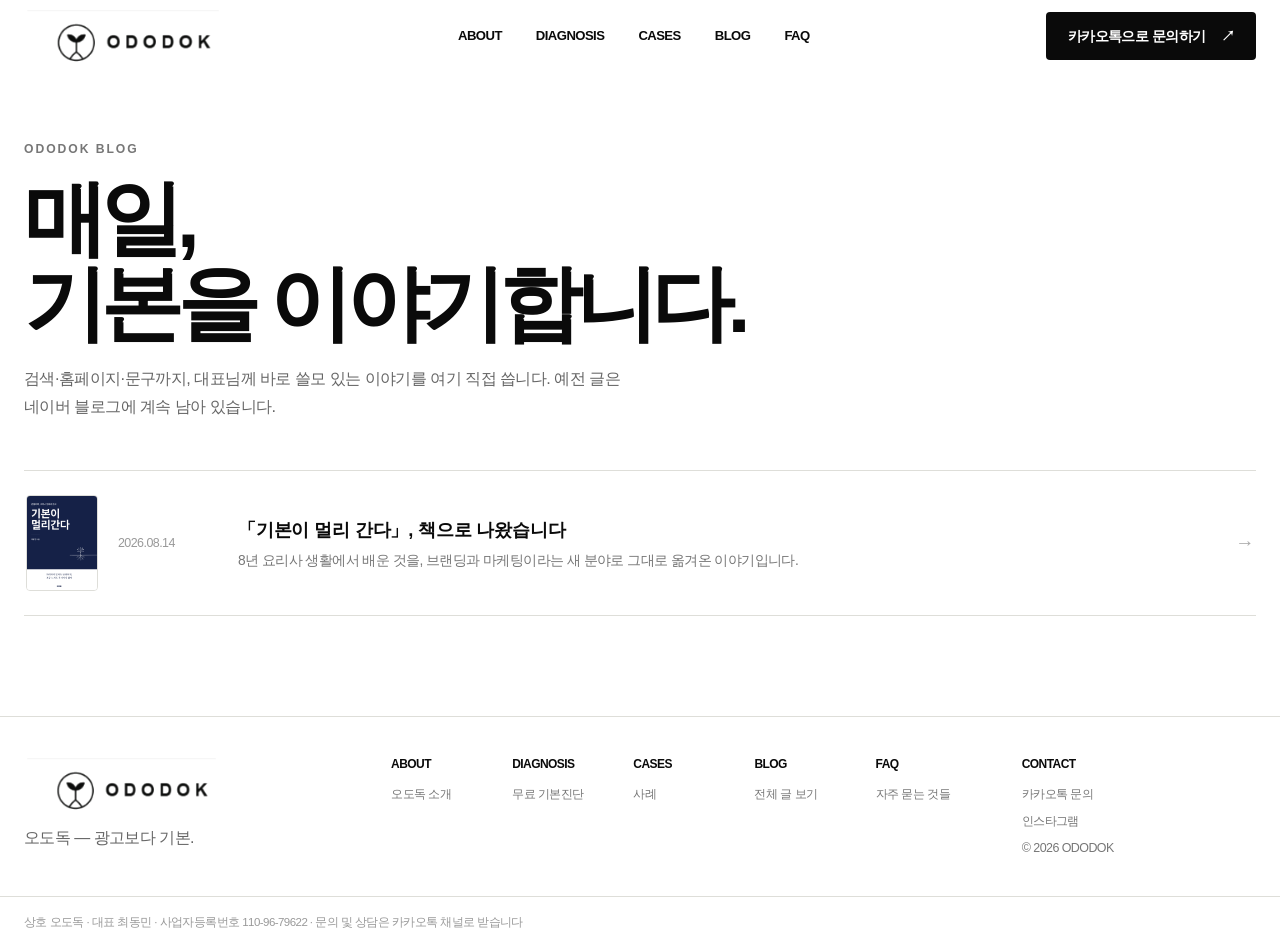
==== commit 592be536: "ododok" ====
--- a/blog/index.html
+++ b/blog/index.html
@@ -45,6 +45,7 @@
 
         <div class="post-list reveal">
           <a href="post-001-book.html">
+            <div class="post-thumb"><img src="../assets/book-cover.png" alt="기본이 멀리 간다 책 표지"></div>
             <time datetime="2026-08-14">2026.08.14</time>
             <div>
               <h2>「기본이 멀리 간다」, 책으로 나왔습니다</h2>
--- a/css/style.css
+++ b/css/style.css
@@ -80,3 +80,28 @@
   .book-block{grid-template-columns:96px 1fr;gap:20px;margin-top:44px;padding-top:38px}
   .book-block-copy h3{font-size:1.15rem}
 }
+
+/* CASE 섹션 - 가로 스크롤 캐러셀 */
+.project-section{padding:100px 0 60px}
+.project-intro{max-width:640px}
+.project-intro h2{margin-top:14px;font-size:clamp(2rem,4.5vw,3rem);line-height:1.22;letter-spacing:-.03em}
+.project-intro p{margin-top:16px;color:#666;font-size:1rem;line-height:1.7}
+
+.case-carousel{margin-top:44px}
+.case-track{display:flex;gap:20px;overflow-x:auto;scroll-snap-type:x mandatory;padding:4px 4px 20px;scrollbar-width:none;-ms-overflow-style:none}
+.case-track::-webkit-scrollbar{display:none}
+.case-card{flex:0 0 min(420px,86vw);scroll-snap-align:start;border:1px solid var(--line);border-radius:12px;padding:32px;background:#fff;display:flex;flex-direction:column;min-height:250px}
+.case-card-top{display:flex;align-items:center;justify-content:space-between;gap:12px}
+.case-card-num{font-size:.78rem;font-weight:800;letter-spacing:.12em;color:#999}
+.case-card .badge{display:inline-flex;align-items:center;gap:6px;padding:4px 10px;border:1px solid #ccc;border-radius:999px;font-size:.68rem;font-weight:700;color:#444}
+.case-card .badge i{width:6px;height:6px;border-radius:50%;background:var(--green)}
+.case-card h3{margin-top:16px;font-size:1.3rem;letter-spacing:-.02em}
+.case-card p{margin-top:12px;color:#666;font-size:.92rem;line-height:1.65;flex:1}
+.case-card .text-link{margin-top:16px;display:inline-block}
+.case-card-next{background:#fafaf8;border-style:dashed;justify-content:center}
+.case-card-next .case-card-num,.case-card-next h3,.case-card-next p{color:#aaa}
+
+@media(max-width:720px){
+  .project-section{padding:70px 0 40px}
+  .case-card{flex-basis:88vw;padding:26px}
+}
--- a/css/journal.css
+++ b/css/journal.css
@@ -8,8 +8,10 @@
 
 /* 글 목록 */
 .post-list{margin-top:50px;border-top:1px solid var(--line)}
-.post-list a{display:grid;grid-template-columns:120px 1fr 24px;gap:24px;align-items:center;padding:28px 2px;border-bottom:1px solid var(--line);transition:opacity .2s}
+.post-list a{display:grid;grid-template-columns:72px 100px 1fr 24px;gap:20px;align-items:center;padding:24px 2px;border-bottom:1px solid var(--line);transition:opacity .2s}
 .post-list a:hover{opacity:.6}
+.post-thumb{width:72px;height:96px;border-radius:4px;overflow:hidden;background:#fafaf8;border:1px solid var(--line)}
+.post-thumb img{display:block;width:100%;height:100%;object-fit:cover}
 .post-list time{font-size:.78rem;color:#999}
 .post-list h2{font-size:1.15rem;font-weight:700;letter-spacing:-.01em}
 .post-list p{margin-top:6px;font-size:.86rem;color:#777;line-height:1.6}
@@ -36,6 +38,7 @@
 @media(max-width:720px){
   .journal-page{padding:110px 0 70px}
   .article-page{padding:110px 0 70px}
-  .post-list a{grid-template-columns:1fr 20px;gap:8px}
-  .post-list time{grid-column:1/-1}
+  .post-list a{grid-template-columns:56px 62px 1fr 16px;gap:10px;padding:20px 2px}
+  .post-thumb{width:56px;height:74px}
+  .post-list time{font-size:.7rem}
 }
